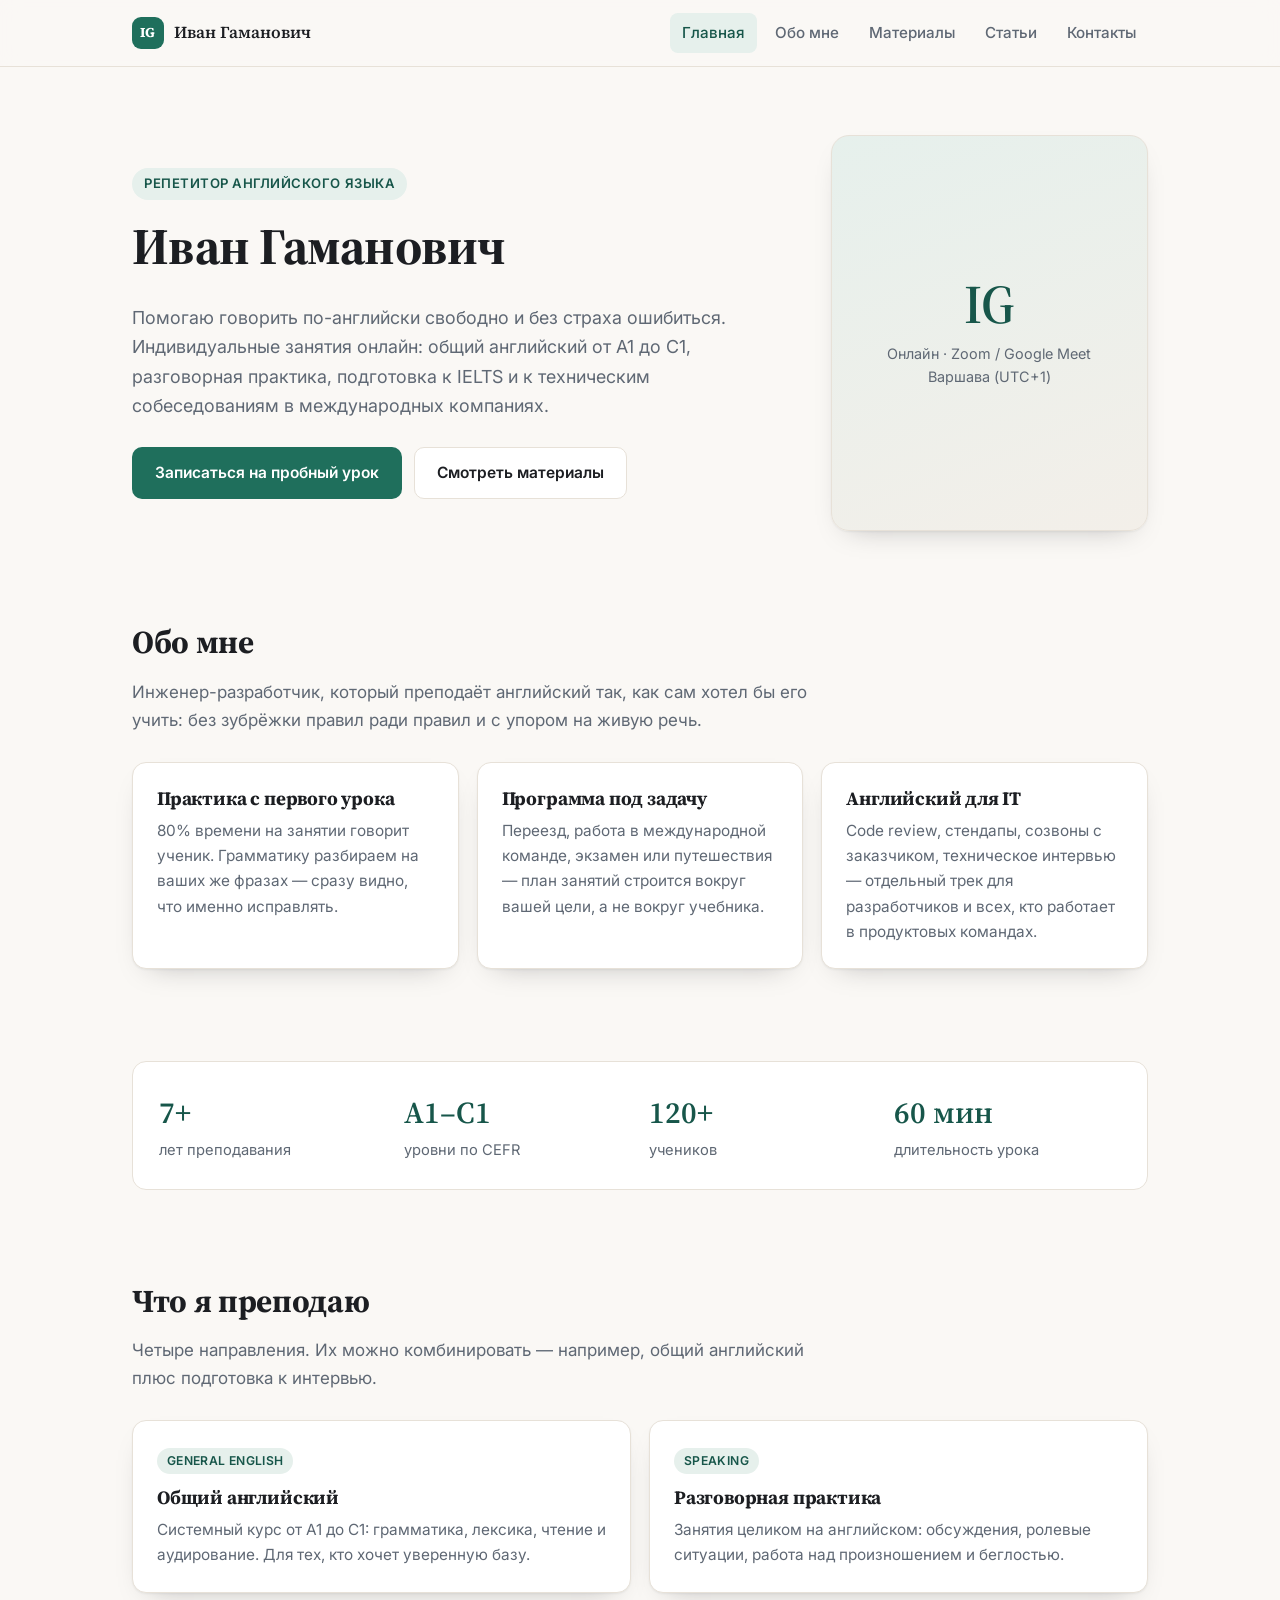
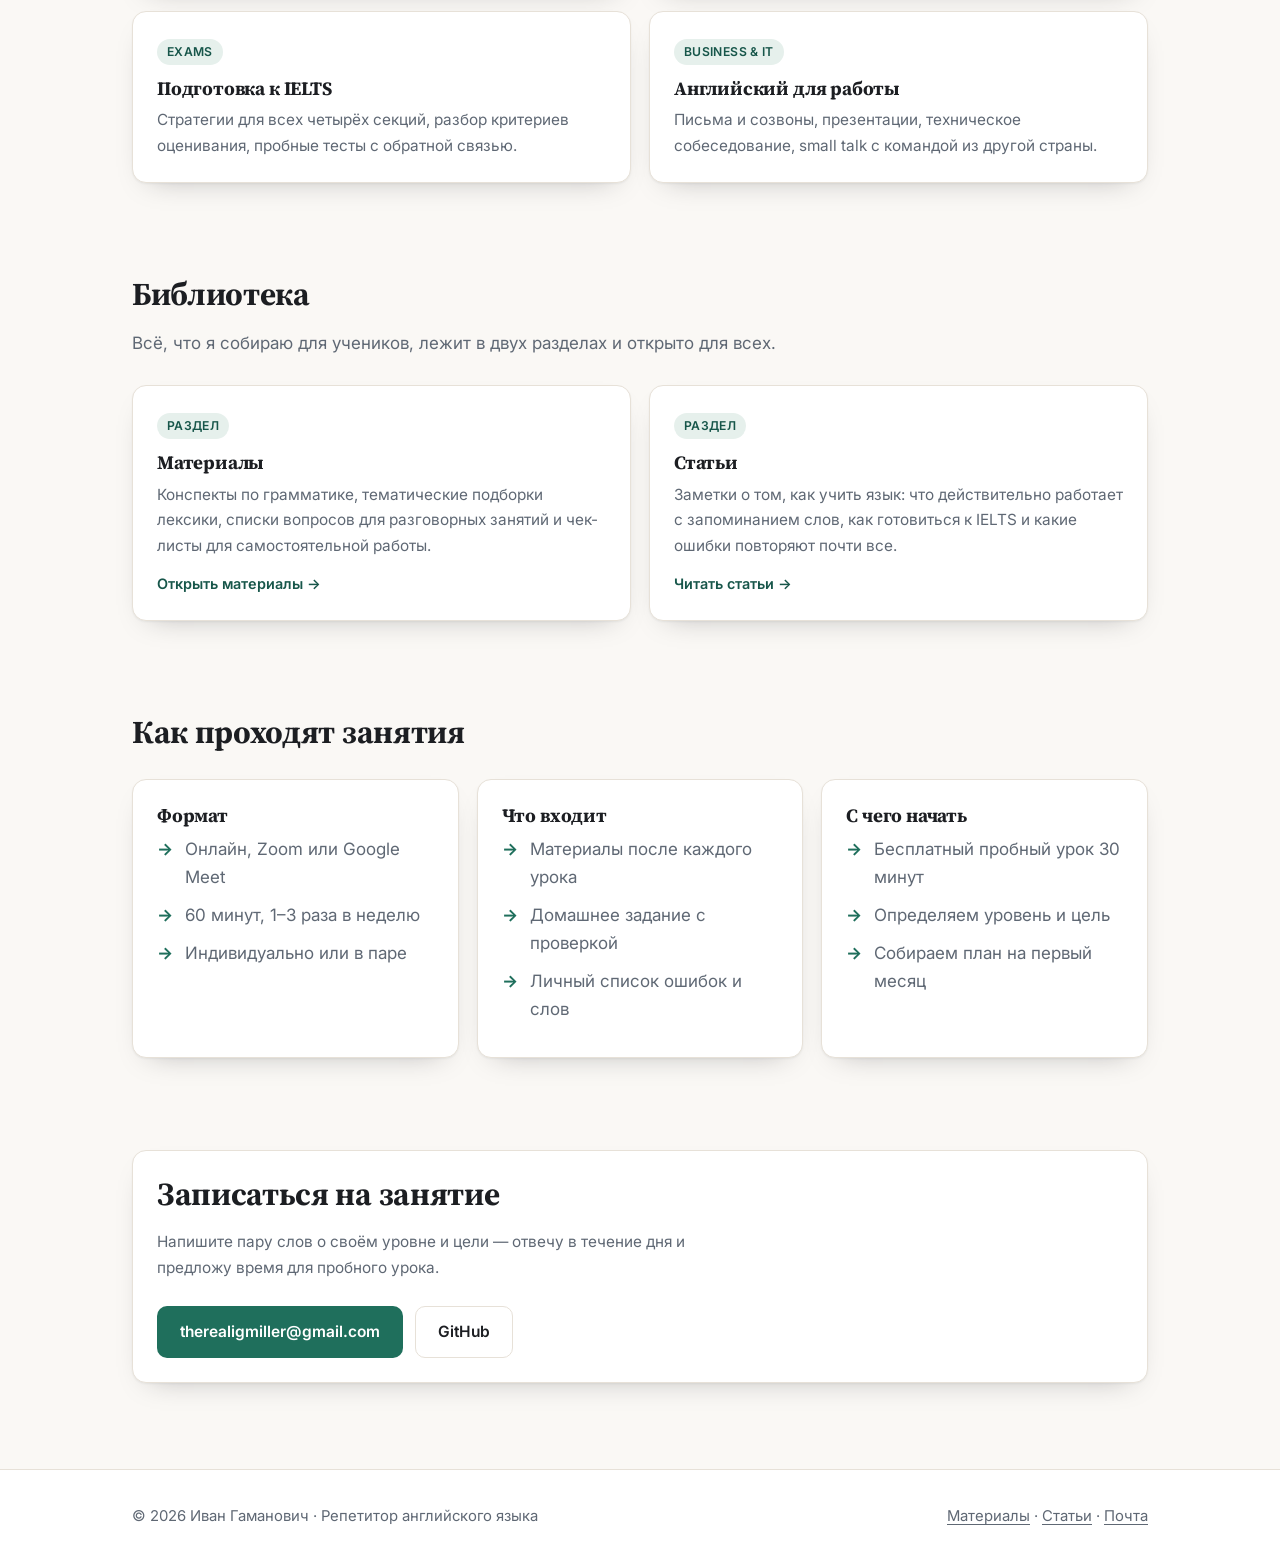
==== index.html @ 2d51c076 "Add tutor homepage with materials and articles sections Static site (plain HTML + CSS, no build step" ====
<!DOCTYPE html>
<html lang="ru">
<head>
<meta charset="utf-8">
<meta name="viewport" content="width=device-width, initial-scale=1">
<title>Иван Гаманович — репетитор английского языка</title>
<meta name="description" content="Иван Гаманович — репетитор английского языка. Индивидуальные и парные занятия онлайн: общий английский, разговорная практика, подготовка к IELTS и техническое собеседование на английском.">
<link rel="preconnect" href="https://fonts.googleapis.com">
<link rel="preconnect" href="https://fonts.gstatic.com" crossorigin>
<link href="https://fonts.googleapis.com/css2?family=Inter:wght@400;500;600&family=Source+Serif+4:opsz,wght@8..60,400;8..60,600&display=swap" rel="stylesheet">
<link rel="stylesheet" href="styles.css">
<link rel="icon" href="data:image/svg+xml,<svg xmlns='http://www.w3.org/2000/svg' viewBox='0 0 100 100'><rect width='100' height='100' rx='22' fill='%231f6f5c'/><text x='50' y='68' font-size='54' font-family='Georgia,serif' fill='white' text-anchor='middle'>IG</text></svg>">
</head>
<body>

<header class="site-header">
  <div class="wrap">
    <a class="brand" href="index.html">
      <span class="mark">IG</span>
      <span>Иван Гаманович</span>
    </a>
    <nav class="nav">
      <a href="index.html" class="active">Главная</a>
      <a href="#about">Обо мне</a>
      <a href="materials/index.html">Материалы</a>
      <a href="articles/index.html">Статьи</a>
      <a href="#contact">Контакты</a>
    </nav>
  </div>
</header>

<main>

  <section class="hero">
    <div class="wrap hero-grid">
      <div>
        <span class="eyebrow">Репетитор английского языка</span>
        <h1>Иван Гаманович</h1>
        <p class="lead">
          Помогаю говорить по-английски свободно и без страха ошибиться. Индивидуальные занятия
          онлайн: общий английский от A1 до C1, разговорная практика, подготовка к IELTS
          и к техническим собеседованиям в международных компаниях.
        </p>
        <div class="hero-actions">
          <a class="btn btn-primary" href="#contact">Записаться на пробный урок</a>
          <a class="btn btn-ghost" href="materials/index.html">Смотреть материалы</a>
        </div>
      </div>
      <div class="portrait">
        <div>
          <div class="initials">IG</div>
          <div class="caption">Онлайн · Zoom / Google Meet<br>Варшава (UTC+1)</div>
        </div>
      </div>
    </div>
  </section>

  <section id="about">
    <div class="wrap">
      <div class="section-head">
        <h2>Обо мне</h2>
        <p>Инженер-разработчик, который преподаёт английский так, как сам хотел бы его учить: без зубрёжки правил ради правил и с упором на живую речь.</p>
      </div>
      <div class="grid">
        <div class="card">
          <h3>Практика с первого урока</h3>
          <p>80% времени на занятии говорит ученик. Грамматику разбираем на ваших же фразах — сразу видно, что именно исправлять.</p>
        </div>
        <div class="card">
          <h3>Программа под задачу</h3>
          <p>Переезд, работа в международной команде, экзамен или путешествия — план занятий строится вокруг вашей цели, а не вокруг учебника.</p>
        </div>
        <div class="card">
          <h3>Английский для IT</h3>
          <p>Code review, стендапы, созвоны с заказчиком, техническое интервью — отдельный трек для разработчиков и всех, кто работает в продуктовых командах.</p>
        </div>
      </div>
    </div>
  </section>

  <section>
    <div class="wrap">
      <div class="stats">
        <div class="stat"><div class="num">7+</div><div class="label">лет преподавания</div></div>
        <div class="stat"><div class="num">A1–C1</div><div class="label">уровни по CEFR</div></div>
        <div class="stat"><div class="num">120+</div><div class="label">учеников</div></div>
        <div class="stat"><div class="num">60 мин</div><div class="label">длительность урока</div></div>
      </div>
    </div>
  </section>

  <section id="teaching">
    <div class="wrap">
      <div class="section-head">
        <h2>Что я преподаю</h2>
        <p>Четыре направления. Их можно комбинировать — например, общий английский плюс подготовка к интервью.</p>
      </div>
      <div class="grid grid-2">
        <div class="card">
          <span class="tag">General English</span>
          <h3>Общий английский</h3>
          <p>Системный курс от A1 до C1: грамматика, лексика, чтение и аудирование. Для тех, кто хочет уверенную базу.</p>
        </div>
        <div class="card">
          <span class="tag">Speaking</span>
          <h3>Разговорная практика</h3>
          <p>Занятия целиком на английском: обсуждения, ролевые ситуации, работа над произношением и беглостью.</p>
        </div>
        <div class="card">
          <span class="tag">Exams</span>
          <h3>Подготовка к IELTS</h3>
          <p>Стратегии для всех четырёх секций, разбор критериев оценивания, пробные тесты с обратной связью.</p>
        </div>
        <div class="card">
          <span class="tag">Business &amp; IT</span>
          <h3>Английский для работы</h3>
          <p>Письма и созвоны, презентации, техническое собеседование, small talk с командой из другой страны.</p>
        </div>
      </div>
    </div>
  </section>

  <section id="library">
    <div class="wrap">
      <div class="section-head">
        <h2>Библиотека</h2>
        <p>Всё, что я собираю для учеников, лежит в двух разделах и открыто для всех.</p>
      </div>
      <div class="grid">
        <a class="card" href="materials/index.html">
          <span class="tag">Раздел</span>
          <h3>Материалы</h3>
          <p>Конспекты по грамматике, тематические подборки лексики, списки вопросов для разговорных занятий и чек-листы для самостоятельной работы.</p>
          <span class="meta">Открыть материалы →</span>
        </a>
        <a class="card" href="articles/index.html">
          <span class="tag">Раздел</span>
          <h3>Статьи</h3>
          <p>Заметки о том, как учить язык: что действительно работает с запоминанием слов, как готовиться к IELTS и какие ошибки повторяют почти все.</p>
          <span class="meta">Читать статьи →</span>
        </a>
      </div>
    </div>
  </section>

  <section id="format">
    <div class="wrap">
      <div class="section-head">
        <h2>Как проходят занятия</h2>
      </div>
      <div class="grid">
        <div class="card">
          <h3>Формат</h3>
          <ul class="checklist">
            <li>Онлайн, Zoom или Google Meet</li>
            <li>60 минут, 1–3 раза в неделю</li>
            <li>Индивидуально или в паре</li>
          </ul>
        </div>
        <div class="card">
          <h3>Что входит</h3>
          <ul class="checklist">
            <li>Материалы после каждого урока</li>
            <li>Домашнее задание с проверкой</li>
            <li>Личный список ошибок и слов</li>
          </ul>
        </div>
        <div class="card">
          <h3>С чего начать</h3>
          <ul class="checklist">
            <li>Бесплатный пробный урок 30 минут</li>
            <li>Определяем уровень и цель</li>
            <li>Собираем план на первый месяц</li>
          </ul>
        </div>
      </div>
    </div>
  </section>

  <section id="contact">
    <div class="wrap">
      <div class="card">
        <h2>Записаться на занятие</h2>
        <p class="lead">Напишите пару слов о своём уровне и цели — отвечу в течение дня и предложу время для пробного урока.</p>
        <div class="hero-actions">
          <a class="btn btn-primary" href="mailto:therealigmiller@gmail.com">therealigmiller@gmail.com</a>
          <a class="btn btn-ghost" href="https://github.com/IGMiller777" target="_blank" rel="noopener">GitHub</a>
        </div>
      </div>
    </div>
  </section>

</main>

<footer class="site-footer">
  <div class="wrap">
    <div>© 2026 Иван Гаманович · Репетитор английского языка</div>
    <div>
      <a href="materials/index.html">Материалы</a> ·
      <a href="articles/index.html">Статьи</a> ·
      <a href="mailto:therealigmiller@gmail.com">Почта</a>
    </div>
  </div>
</footer>

</body>
</html>
---- styles.css ----
/* ---------- Tokens ---------- */
:root {
  --bg: #faf8f5;
  --surface: #ffffff;
  --surface-2: #f3efe9;
  --text: #1c1e22;
  --muted: #5f6874;
  --accent: #1f6f5c;
  --accent-strong: #17564a;
  --accent-soft: #e6f0ec;
  --border: #e7e1d8;
  --shadow: 0 1px 2px rgba(28, 30, 34, .05), 0 12px 28px -18px rgba(28, 30, 34, .35);
  --radius: 14px;
  --maxw: 1060px;
  --font-sans: "Inter", -apple-system, BlinkMacSystemFont, "Segoe UI", Roboto, "Helvetica Neue", Arial, sans-serif;
  --font-serif: "Source Serif 4", Georgia, "Times New Roman", serif;
}

@media (prefers-color-scheme: dark) {
  :root {
    --bg: #14161a;
    --surface: #1b1e24;
    --surface-2: #21252c;
    --text: #e9ecef;
    --muted: #9aa3af;
    --accent: #6ecfae;
    --accent-strong: #8fdcc2;
    --accent-soft: #1d2c28;
    --border: #2b3039;
    --shadow: 0 1px 2px rgba(0, 0, 0, .4), 0 12px 28px -18px rgba(0, 0, 0, .9);
  }
}

/* ---------- Base ---------- */
* { box-sizing: border-box; }

html { scroll-behavior: smooth; }

body {
  margin: 0;
  background: var(--bg);
  color: var(--text);
  font-family: var(--font-sans);
  font-size: 17px;
  line-height: 1.65;
  -webkit-font-smoothing: antialiased;
}

.wrap {
  width: 100%;
  max-width: var(--maxw);
  margin: 0 auto;
  padding: 0 22px;
}

h1, h2, h3 {
  font-family: var(--font-serif);
  line-height: 1.2;
  letter-spacing: -.01em;
  margin: 0 0 .5em;
}

h1 { font-size: clamp(2.1rem, 5vw, 3.2rem); }
h2 { font-size: clamp(1.5rem, 3vw, 2rem); }
h3 { font-size: 1.18rem; }

p { margin: 0 0 1em; }

a { color: var(--accent-strong); text-decoration-thickness: 1px; text-underline-offset: 3px; }
a:hover { color: var(--accent); }

/* ---------- Header ---------- */
.site-header {
  position: sticky;
  top: 0;
  z-index: 20;
  background: color-mix(in srgb, var(--bg) 88%, transparent);
  backdrop-filter: blur(10px);
  border-bottom: 1px solid var(--border);
}

.site-header .wrap {
  display: flex;
  align-items: center;
  justify-content: space-between;
  gap: 18px;
  min-height: 66px;
  flex-wrap: wrap;
}

.brand {
  display: inline-flex;
  align-items: center;
  gap: 10px;
  font-family: var(--font-serif);
  font-size: 1.05rem;
  font-weight: 600;
  color: var(--text);
  text-decoration: none;
}

.brand .mark {
  display: grid;
  place-items: center;
  width: 32px;
  height: 32px;
  border-radius: 9px;
  background: var(--accent);
  color: #fff;
  font-size: .85rem;
  font-weight: 700;
  letter-spacing: .02em;
}

@media (prefers-color-scheme: dark) {
  .brand .mark { color: #0f1417; }
}

.nav {
  display: flex;
  align-items: center;
  gap: 6px;
  flex-wrap: wrap;
}

.nav a {
  padding: 7px 12px;
  border-radius: 8px;
  color: var(--muted);
  font-size: .95rem;
  font-weight: 500;
  text-decoration: none;
}

.nav a:hover { background: var(--surface-2); color: var(--text); }

.nav a.active { background: var(--accent-soft); color: var(--accent-strong); }

/* ---------- Hero ---------- */
.hero { padding: 68px 0 46px; }

.hero-grid {
  display: grid;
  grid-template-columns: minmax(0, 1.35fr) minmax(0, .65fr);
  gap: 40px;
  align-items: center;
}

.eyebrow {
  display: inline-block;
  margin-bottom: 16px;
  padding: 5px 12px;
  border-radius: 999px;
  background: var(--accent-soft);
  color: var(--accent-strong);
  font-size: .82rem;
  font-weight: 600;
  letter-spacing: .04em;
  text-transform: uppercase;
}

.lead { font-size: 1.12rem; color: var(--muted); max-width: 56ch; }

.hero-actions { display: flex; flex-wrap: wrap; gap: 12px; margin-top: 26px; }

.btn {
  display: inline-block;
  padding: 12px 22px;
  border-radius: 10px;
  font-size: .97rem;
  font-weight: 600;
  text-decoration: none;
  border: 1px solid transparent;
  transition: transform .12s ease, background .15s ease;
}

.btn:hover { transform: translateY(-1px); }

.btn-primary { background: var(--accent); color: #fff; }
.btn-primary:hover { background: var(--accent-strong); color: #fff; }

@media (prefers-color-scheme: dark) {
  .btn-primary { color: #0f1417; }
  .btn-primary:hover { color: #0f1417; }
}

.btn-ghost { background: var(--surface); color: var(--text); border-color: var(--border); }
.btn-ghost:hover { background: var(--surface-2); color: var(--text); }

.portrait {
  aspect-ratio: 4 / 5;
  border-radius: 18px;
  border: 1px solid var(--border);
  background: linear-gradient(160deg, var(--accent-soft), var(--surface-2));
  box-shadow: var(--shadow);
  display: grid;
  place-items: center;
  padding: 24px;
  text-align: center;
}

.portrait .initials {
  font-family: var(--font-serif);
  font-size: 3.4rem;
  font-weight: 600;
  color: var(--accent-strong);
  line-height: 1;
}

.portrait .caption { color: var(--muted); font-size: .9rem; margin-top: 10px; }

/* ---------- Sections ---------- */
section { padding: 46px 0; }

.section-head { max-width: 62ch; margin-bottom: 28px; }
.section-head p { color: var(--muted); margin: 0; }

.grid {
  display: grid;
  grid-template-columns: repeat(auto-fit, minmax(255px, 1fr));
  gap: 18px;
}

.card {
  background: var(--surface);
  border: 1px solid var(--border);
  border-radius: var(--radius);
  padding: 24px;
  box-shadow: var(--shadow);
}

a.card {
  color: inherit;
  text-decoration: none;
  display: block;
  transition: transform .14s ease, border-color .14s ease;
}

a.card:hover { transform: translateY(-3px); border-color: var(--accent); color: inherit; }

.card h3 { margin-bottom: 8px; }
.card p { color: var(--muted); font-size: .96rem; margin: 0; }

.card .tag {
  display: inline-block;
  margin-bottom: 12px;
  padding: 3px 10px;
  border-radius: 999px;
  background: var(--accent-soft);
  color: var(--accent-strong);
  font-size: .76rem;
  font-weight: 600;
  letter-spacing: .03em;
  text-transform: uppercase;
}

.card .meta { display: block; margin-top: 14px; color: var(--accent-strong); font-size: .9rem; font-weight: 600; }

/* ---------- Lists ---------- */
.checklist { list-style: none; padding: 0; margin: 0; }

.checklist li {
  position: relative;
  padding-left: 28px;
  margin-bottom: 10px;
  color: var(--muted);
}

.checklist li::before {
  content: "→";
  position: absolute;
  left: 0;
  top: 0;
  color: var(--accent);
  font-weight: 700;
}

.stats {
  display: grid;
  grid-template-columns: repeat(auto-fit, minmax(150px, 1fr));
  gap: 18px;
  padding: 26px;
  border: 1px solid var(--border);
  border-radius: var(--radius);
  background: var(--surface);
}

.stat .num { font-family: var(--font-serif); font-size: 1.9rem; font-weight: 600; color: var(--accent-strong); }
.stat .label { color: var(--muted); font-size: .92rem; }

/* ---------- Article / material pages ---------- */
.page-head { padding: 54px 0 10px; }

.breadcrumbs { font-size: .9rem; color: var(--muted); margin-bottom: 14px; }
.breadcrumbs a { color: var(--muted); }
.breadcrumbs a:hover { color: var(--accent); }

.prose { max-width: 70ch; padding-bottom: 40px; }
.prose h2 { margin-top: 1.8em; }
.prose h3 { margin-top: 1.5em; }
.prose ul, .prose ol { padding-left: 22px; margin: 0 0 1.2em; }
.prose li { margin-bottom: 8px; }

.prose blockquote {
  margin: 1.6em 0;
  padding: 14px 20px;
  border-left: 3px solid var(--accent);
  background: var(--surface);
  border-radius: 0 10px 10px 0;
  color: var(--muted);
  font-style: italic;
}

.prose code {
  background: var(--surface-2);
  border: 1px solid var(--border);
  border-radius: 6px;
  padding: 1px 6px;
  font-size: .92em;
  font-family: ui-monospace, SFMono-Regular, "SF Mono", Menlo, Consolas, monospace;
}

.prose table { width: 100%; border-collapse: collapse; margin: 1.4em 0; font-size: .95rem; }
.prose th, .prose td { border: 1px solid var(--border); padding: 10px 12px; text-align: left; }
.prose th { background: var(--surface-2); font-weight: 600; }

.table-scroll { overflow-x: auto; }

/* ---------- Footer ---------- */
.site-footer {
  margin-top: 40px;
  border-top: 1px solid var(--border);
  background: var(--surface);
  padding: 34px 0;
  color: var(--muted);
  font-size: .93rem;
}

.site-footer .wrap {
  display: flex;
  justify-content: space-between;
  gap: 16px;
  flex-wrap: wrap;
}

.site-footer a { color: var(--muted); }
.site-footer a:hover { color: var(--accent); }

/* ---------- Responsive ---------- */
@media (max-width: 800px) {
  .hero { padding: 44px 0 30px; }
  .hero-grid { grid-template-columns: 1fr; gap: 28px; }
  .portrait { max-width: 260px; }
}

/* Two-column variant: keeps 4-card sections as a balanced 2×2 grid */
.grid.grid-2 { grid-template-columns: repeat(auto-fit, minmax(400px, 1fr)); }

@media (max-width: 560px) {
  .grid.grid-2 { grid-template-columns: 1fr; }
}
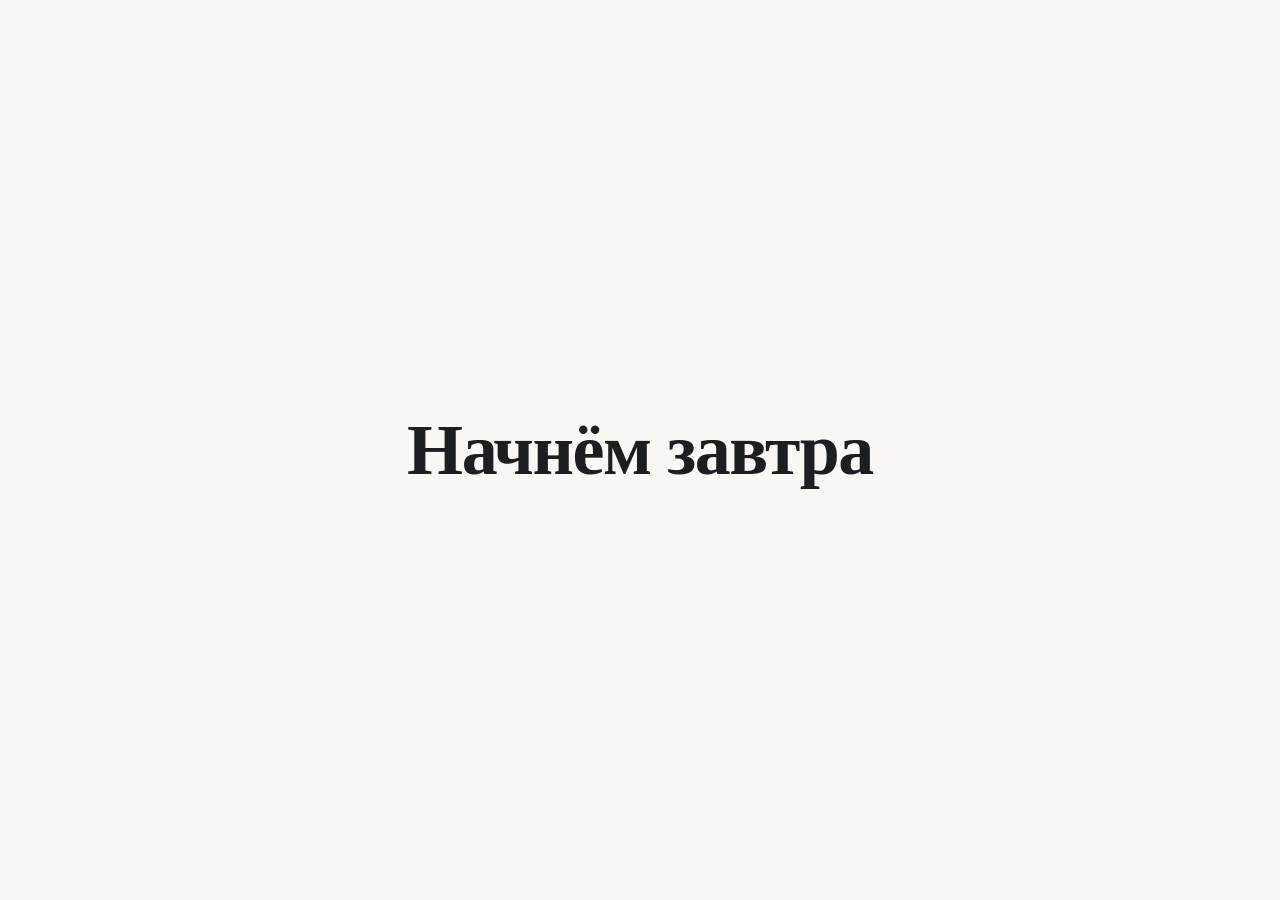
==== commit b2dee0c9: "Reduce site to a single placeholder page Remove the materials and articles sections, the shared styl" ====
--- a/index.html
+++ b/index.html
@@ -3,205 +3,44 @@
 <head>
 <meta charset="utf-8">
 <meta name="viewport" content="width=device-width, initial-scale=1">
-<title>Иван Гаманович — репетитор английского языка</title>
-<meta name="description" content="Иван Гаманович — репетитор английского языка. Индивидуальные и парные занятия онлайн: общий английский, разговорная практика, подготовка к IELTS и техническое собеседование на английском.">
-<link rel="preconnect" href="https://fonts.googleapis.com">
-<link rel="preconnect" href="https://fonts.gstatic.com" crossorigin>
-<link href="https://fonts.googleapis.com/css2?family=Inter:wght@400;500;600&family=Source+Serif+4:opsz,wght@8..60,400;8..60,600&display=swap" rel="stylesheet">
-<link rel="stylesheet" href="styles.css">
-<link rel="icon" href="data:image/svg+xml,<svg xmlns='http://www.w3.org/2000/svg' viewBox='0 0 100 100'><rect width='100' height='100' rx='22' fill='%231f6f5c'/><text x='50' y='68' font-size='54' font-family='Georgia,serif' fill='white' text-anchor='middle'>IG</text></svg>">
+<title>Начнём завтра</title>
+<style>
+  :root {
+    --bg: #faf8f5;
+    --text: #1c1e22;
+  }
+
+  @media (prefers-color-scheme: dark) {
+    :root {
+      --bg: #14161a;
+      --text: #e9ecef;
+    }
+  }
+
+  * { box-sizing: border-box; }
+
+  body {
+    margin: 0;
+    min-height: 100vh;
+    display: grid;
+    place-items: center;
+    padding: 24px;
+    background: var(--bg);
+    color: var(--text);
+    font-family: Georgia, "Times New Roman", serif;
+    -webkit-font-smoothing: antialiased;
+  }
+
+  h1 {
+    margin: 0;
+    font-size: clamp(2rem, 8vw, 4.5rem);
+    font-weight: 600;
+    letter-spacing: -.02em;
+    text-align: center;
+  }
+</style>
 </head>
 <body>
-
-<header class="site-header">
-  <div class="wrap">
-    <a class="brand" href="index.html">
-      <span class="mark">IG</span>
-      <span>Иван Гаманович</span>
-    </a>
-    <nav class="nav">
-      <a href="index.html" class="active">Главная</a>
-      <a href="#about">Обо мне</a>
-      <a href="materials/index.html">Материалы</a>
-      <a href="articles/index.html">Статьи</a>
-      <a href="#contact">Контакты</a>
-    </nav>
-  </div>
-</header>
-
-<main>
-
-  <section class="hero">
-    <div class="wrap hero-grid">
-      <div>
-        <span class="eyebrow">Репетитор английского языка</span>
-        <h1>Иван Гаманович</h1>
-        <p class="lead">
-          Помогаю говорить по-английски свободно и без страха ошибиться. Индивидуальные занятия
-          онлайн: общий английский от A1 до C1, разговорная практика, подготовка к IELTS
-          и к техническим собеседованиям в международных компаниях.
-        </p>
-        <div class="hero-actions">
-          <a class="btn btn-primary" href="#contact">Записаться на пробный урок</a>
-          <a class="btn btn-ghost" href="materials/index.html">Смотреть материалы</a>
-        </div>
-      </div>
-      <div class="portrait">
-        <div>
-          <div class="initials">IG</div>
-          <div class="caption">Онлайн · Zoom / Google Meet<br>Варшава (UTC+1)</div>
-        </div>
-      </div>
-    </div>
-  </section>
-
-  <section id="about">
-    <div class="wrap">
-      <div class="section-head">
-        <h2>Обо мне</h2>
-        <p>Инженер-разработчик, который преподаёт английский так, как сам хотел бы его учить: без зубрёжки правил ради правил и с упором на живую речь.</p>
-      </div>
-      <div class="grid">
-        <div class="card">
-          <h3>Практика с первого урока</h3>
-          <p>80% времени на занятии говорит ученик. Грамматику разбираем на ваших же фразах — сразу видно, что именно исправлять.</p>
-        </div>
-        <div class="card">
-          <h3>Программа под задачу</h3>
-          <p>Переезд, работа в международной команде, экзамен или путешествия — план занятий строится вокруг вашей цели, а не вокруг учебника.</p>
-        </div>
-        <div class="card">
-          <h3>Английский для IT</h3>
-          <p>Code review, стендапы, созвоны с заказчиком, техническое интервью — отдельный трек для разработчиков и всех, кто работает в продуктовых командах.</p>
-        </div>
-      </div>
-    </div>
-  </section>
-
-  <section>
-    <div class="wrap">
-      <div class="stats">
-        <div class="stat"><div class="num">7+</div><div class="label">лет преподавания</div></div>
-        <div class="stat"><div class="num">A1–C1</div><div class="label">уровни по CEFR</div></div>
-        <div class="stat"><div class="num">120+</div><div class="label">учеников</div></div>
-        <div class="stat"><div class="num">60 мин</div><div class="label">длительность урока</div></div>
-      </div>
-    </div>
-  </section>
-
-  <section id="teaching">
-    <div class="wrap">
-      <div class="section-head">
-        <h2>Что я преподаю</h2>
-        <p>Четыре направления. Их можно комбинировать — например, общий английский плюс подготовка к интервью.</p>
-      </div>
-      <div class="grid grid-2">
-        <div class="card">
-          <span class="tag">General English</span>
-          <h3>Общий английский</h3>
-          <p>Системный курс от A1 до C1: грамматика, лексика, чтение и аудирование. Для тех, кто хочет уверенную базу.</p>
-        </div>
-        <div class="card">
-          <span class="tag">Speaking</span>
-          <h3>Разговорная практика</h3>
-          <p>Занятия целиком на английском: обсуждения, ролевые ситуации, работа над произношением и беглостью.</p>
-        </div>
-        <div class="card">
-          <span class="tag">Exams</span>
-          <h3>Подготовка к IELTS</h3>
-          <p>Стратегии для всех четырёх секций, разбор критериев оценивания, пробные тесты с обратной связью.</p>
-        </div>
-        <div class="card">
-          <span class="tag">Business &amp; IT</span>
-          <h3>Английский для работы</h3>
-          <p>Письма и созвоны, презентации, техническое собеседование, small talk с командой из другой страны.</p>
-        </div>
-      </div>
-    </div>
-  </section>
-
-  <section id="library">
-    <div class="wrap">
-      <div class="section-head">
-        <h2>Библиотека</h2>
-        <p>Всё, что я собираю для учеников, лежит в двух разделах и открыто для всех.</p>
-      </div>
-      <div class="grid">
-        <a class="card" href="materials/index.html">
-          <span class="tag">Раздел</span>
-          <h3>Материалы</h3>
-          <p>Конспекты по грамматике, тематические подборки лексики, списки вопросов для разговорных занятий и чек-листы для самостоятельной работы.</p>
-          <span class="meta">Открыть материалы →</span>
-        </a>
-        <a class="card" href="articles/index.html">
-          <span class="tag">Раздел</span>
-          <h3>Статьи</h3>
-          <p>Заметки о том, как учить язык: что действительно работает с запоминанием слов, как готовиться к IELTS и какие ошибки повторяют почти все.</p>
-          <span class="meta">Читать статьи →</span>
-        </a>
-      </div>
-    </div>
-  </section>
-
-  <section id="format">
-    <div class="wrap">
-      <div class="section-head">
-        <h2>Как проходят занятия</h2>
-      </div>
-      <div class="grid">
-        <div class="card">
-          <h3>Формат</h3>
-          <ul class="checklist">
-            <li>Онлайн, Zoom или Google Meet</li>
-            <li>60 минут, 1–3 раза в неделю</li>
-            <li>Индивидуально или в паре</li>
-          </ul>
-        </div>
-        <div class="card">
-          <h3>Что входит</h3>
-          <ul class="checklist">
-            <li>Материалы после каждого урока</li>
-            <li>Домашнее задание с проверкой</li>
-            <li>Личный список ошибок и слов</li>
-          </ul>
-        </div>
-        <div class="card">
-          <h3>С чего начать</h3>
-          <ul class="checklist">
-            <li>Бесплатный пробный урок 30 минут</li>
-            <li>Определяем уровень и цель</li>
-            <li>Собираем план на первый месяц</li>
-          </ul>
-        </div>
-      </div>
-    </div>
-  </section>
-
-  <section id="contact">
-    <div class="wrap">
-      <div class="card">
-        <h2>Записаться на занятие</h2>
-        <p class="lead">Напишите пару слов о своём уровне и цели — отвечу в течение дня и предложу время для пробного урока.</p>
-        <div class="hero-actions">
-          <a class="btn btn-primary" href="mailto:therealigmiller@gmail.com">therealigmiller@gmail.com</a>
-          <a class="btn btn-ghost" href="https://github.com/IGMiller777" target="_blank" rel="noopener">GitHub</a>
-        </div>
-      </div>
-    </div>
-  </section>
-
-</main>
-
-<footer class="site-footer">
-  <div class="wrap">
-    <div>© 2026 Иван Гаманович · Репетитор английского языка</div>
-    <div>
-      <a href="materials/index.html">Материалы</a> ·
-      <a href="articles/index.html">Статьи</a> ·
-      <a href="mailto:therealigmiller@gmail.com">Почта</a>
-    </div>
-  </div>
-</footer>
-
+  <h1>Начнём завтра</h1>
 </body>
 </html>
